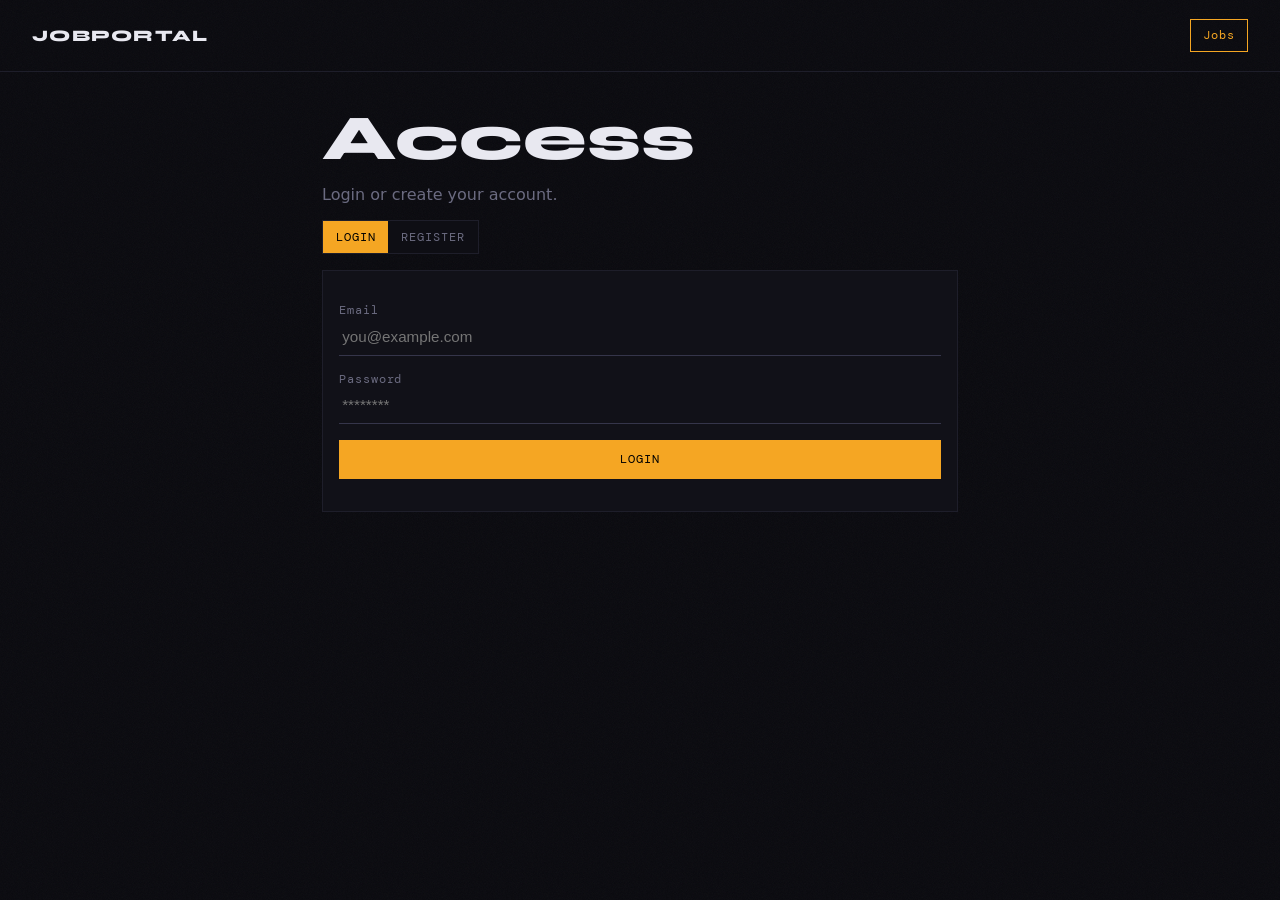
==== frontend/auth.html @ c0dcc299 "cloud" ====
﻿<!doctype html>
<html lang="en">
<head>
  <meta charset="UTF-8">
  <meta name="viewport" content="width=device-width, initial-scale=1.0">
  <title>Auth - Job Portal</title>
  <link rel="preconnect" href="https://fonts.googleapis.com">
  <link rel="preconnect" href="https://fonts.gstatic.com" crossorigin>
  <link href="https://fonts.googleapis.com/css2?family=DM+Mono:wght@400;500&family=Syne:wght@700;800&display=swap" rel="stylesheet">
  <link rel="stylesheet" href="./styles.css">
</head>
<body>
  <div class="grain"></div>
  <header class="nav">
    <a href="./index.html" class="logo">JOBPORTAL</a>
    <a href="./jobs.html" class="nav-link">Jobs</a>
  </header>

  <main class="container narrow">
    <h1 class="page-title">Access</h1>
    <p class="muted">Login or create your account.</p>

    <div class="toggle-pill">
      <button id="loginToggle" class="active" type="button">LOGIN</button>
      <button id="registerToggle" type="button">REGISTER</button>
    </div>

    <form id="authForm" class="card">
      <div id="nameWrap" class="field hidden">
        <label>Name</label>
        <input id="name" type="text" placeholder="Your name">
      </div>

      <div id="roleWrap" class="field hidden">
        <label>Role</label>
        <div class="toggle-pill role-pill">
          <button id="jobseekerRole" class="active" type="button">JOBSEEKER</button>
          <button id="employerRole" type="button">EMPLOYER</button>
        </div>
      </div>

      <div class="field">
        <label>Email</label>
        <input id="email" type="email" required placeholder="you@example.com">
      </div>

      <div class="field">
        <label>Password</label>
        <input id="password" type="password" required placeholder="********">
      </div>

      <button class="btn btn-primary full" type="submit" id="submitBtn">Login</button>
      <p id="authMsg" class="muted"></p>
    </form>
  </main>

  <script type="module">
    import { apiFetch, setToken, setRole } from './app.js';

    const state = { mode: 'login', role: 'JOBSEEKER' };

    const loginToggle = document.getElementById('loginToggle');
    const registerToggle = document.getElementById('registerToggle');
    const nameWrap = document.getElementById('nameWrap');
    const roleWrap = document.getElementById('roleWrap');
    const submitBtn = document.getElementById('submitBtn');
    const authMsg = document.getElementById('authMsg');

    const jobseekerRole = document.getElementById('jobseekerRole');
    const employerRole = document.getElementById('employerRole');

    function setMode(mode) {
      state.mode = mode;
      const register = mode === 'register';
      loginToggle.classList.toggle('active', !register);
      registerToggle.classList.toggle('active', register);
      nameWrap.classList.toggle('hidden', !register);
      roleWrap.classList.toggle('hidden', !register);
      submitBtn.textContent = register ? 'Register' : 'Login';
      authMsg.textContent = '';
    }

    function setRoleUI(role) {
      state.role = role;
      jobseekerRole.classList.toggle('active', role === 'JOBSEEKER');
      employerRole.classList.toggle('active', role === 'EMPLOYER');
    }

    loginToggle.addEventListener('click', () => setMode('login'));
    registerToggle.addEventListener('click', () => setMode('register'));
    jobseekerRole.addEventListener('click', () => setRoleUI('JOBSEEKER'));
    employerRole.addEventListener('click', () => setRoleUI('EMPLOYER'));

    document.getElementById('authForm').addEventListener('submit', async (e) => {
      e.preventDefault();
      authMsg.textContent = 'Working...';
      try {
        let data;
        if (state.mode === 'register') {
          data = await apiFetch('/auth/register', {
            method: 'POST',
            headers: { 'Content-Type': 'application/json' },
            body: JSON.stringify({
              name: document.getElementById('name').value.trim(),
              email: document.getElementById('email').value.trim(),
              password: document.getElementById('password').value,
              role: state.role
            })
          });
          setRole(state.role);
        } else {
          data = await apiFetch('/auth/login', {
            method: 'POST',
            headers: { 'Content-Type': 'application/json' },
            body: JSON.stringify({
              email: document.getElementById('email').value.trim(),
              password: document.getElementById('password').value
            })
          });
          const email = document.getElementById('email').value.trim();
          const rememberedRole = localStorage.getItem('roleByEmail:' + email);
          if (rememberedRole) setRole(rememberedRole);
        }

        if (!data || !data.token) {
          throw new Error('Token missing in response');
        }

        setToken(data.token);
        if (state.mode === 'register') {
          localStorage.setItem('roleByEmail:' + document.getElementById('email').value.trim(), state.role);
        }

        authMsg.textContent = 'Success. Redirecting...';
        const role = localStorage.getItem('role');
        location.href = role === 'EMPLOYER' ? './post-job.html' : './jobs.html';
      } catch (err) {
        authMsg.textContent = err.message || 'Auth failed';
      }
    });

    setMode('login');
    setRoleUI('JOBSEEKER');
  </script>
</body>
</html>
---- frontend/styles.css ----
﻿:root {
  --bg: #09090e;
  --surface: #111118;
  --border: #1e1e2a;
  --amber: #f5a623;
  --text: #e8e8f0;
  --muted: #6b6b80;
  --radius: 0px;
  --mono: 'DM Mono', monospace;
  --display: 'Syne', sans-serif;
}

* { box-sizing: border-box; }

body {
  margin: 0;
  min-height: 100vh;
  background: var(--bg);
  color: var(--text);
  font-family: system-ui, -apple-system, Segoe UI, Roboto, sans-serif;
  animation: fadeUp 0.4s ease both;
  position: relative;
}

.grain {
  position: fixed;
  inset: 0;
  pointer-events: none;
  opacity: 0.08;
  z-index: 0;
  background-image: url("data:image/svg+xml,%3Csvg xmlns='http://www.w3.org/2000/svg' width='160' height='160' viewBox='0 0 160 160'%3E%3Cfilter id='n'%3E%3CfeTurbulence type='fractalNoise' baseFrequency='1.2' numOctaves='4' stitchTiles='stitch'/%3E%3C/filter%3E%3Crect width='160' height='160' filter='url(%23n)' opacity='0.5'/%3E%3C/svg%3E");
}

.nav, .container, .hero-wrap, .marquee { position: relative; z-index: 1; }

.nav {
  display: flex;
  justify-content: space-between;
  align-items: center;
  padding: 1.2rem 2rem;
  border-bottom: 1px solid var(--border);
}

.logo {
  color: var(--text);
  text-decoration: none;
  font-family: var(--display);
  font-weight: 800;
  letter-spacing: 0.08em;
}

.nav-link {
  color: var(--amber);
  text-decoration: none;
  border: 1px solid var(--amber);
  padding: 0.45rem 0.75rem;
  font-family: var(--mono);
  font-size: 0.75rem;
  letter-spacing: 0.08em;
}

.hero-wrap {
  min-height: calc(100vh - 140px);
  display: flex;
  flex-direction: column;
  justify-content: center;
  padding: 4rem 2rem;
  max-width: 1000px;
}

.kicker {
  font-family: var(--mono);
  color: var(--muted);
  letter-spacing: 0.12em;
  font-size: 0.72rem;
}

.hero-title, .page-title {
  font-family: var(--display);
  font-weight: 800;
  margin: 0.3rem 0;
  line-height: 0.95;
}

.hero-title { font-size: clamp(3rem, 11vw, 7rem); }
.page-title { font-size: clamp(2rem, 6vw, 4rem); }

.hero-sub { max-width: 700px; color: #b9b9c9; }

.hero-cta, .row-tight {
  display: flex;
  gap: 0.7rem;
  align-items: center;
}

.btn {
  padding: 0.65rem 1rem;
  cursor: pointer;
  text-decoration: none;
  display: inline-block;
  font-family: var(--mono);
  font-size: 0.75rem;
  text-transform: uppercase;
  letter-spacing: 0.1em;
  border-radius: var(--radius);
}

.btn-primary {
  border: 1px solid var(--amber);
  background: var(--amber);
  color: #000;
}

.btn-ghost {
  border: 1px solid var(--amber);
  background: transparent;
  color: var(--amber);
}

.btn.tiny { padding: 0.45rem 0.7rem; }
.btn.full { width: 100%; }

.container {
  max-width: 1120px;
  margin: 0 auto;
  padding: 2rem;
}

.container.narrow { max-width: 700px; }

.card {
  background: var(--surface);
  border: 1px solid var(--border);
  padding: 1rem;
  margin-top: 1rem;
  transition: transform 0.2s ease, box-shadow 0.2s ease, border-left 0.2s ease;
}

.card:hover {
  transform: translateY(-3px);
  box-shadow: 0 10px 30px rgba(0, 0, 0, 0.35);
  border-left: 2px solid var(--amber);
}

.grid {
  display: grid;
  grid-template-columns: repeat(auto-fill, minmax(250px, 1fr));
  gap: 0.9rem;
}

.job-card { cursor: pointer; }

.field { margin: 1rem 0; }
.field label {
  display: block;
  font-family: var(--mono);
  font-size: 0.72rem;
  letter-spacing: 0.08em;
  color: var(--muted);
}

input, textarea {
  width: 100%;
  border: none;
  border-bottom: 1px solid #35354a;
  border-radius: 0;
  background: transparent;
  color: var(--text);
  padding: 0.6rem 0.2rem;
  outline: none;
  font-size: 0.95rem;
  transition: border-color 0.25s ease, box-shadow 0.25s ease;
}

input:focus, textarea:focus {
  border-bottom: 1px solid var(--amber);
  box-shadow: inset 0 -2px 0 0 var(--amber);
}

textarea { min-height: 120px; resize: vertical; }

.toggle-pill {
  display: inline-flex;
  border: 1px solid var(--border);
  background: #0e0e14;
}

.toggle-pill button {
  background: transparent;
  border: none;
  color: var(--muted);
  padding: 0.5rem 0.8rem;
  font-family: var(--mono);
  font-size: 0.75rem;
  letter-spacing: 0.08em;
  cursor: pointer;
}

.toggle-pill button.active {
  background: var(--amber);
  color: #000;
}

.hidden { display: none !important; }
.muted { color: var(--muted); }

.skill-badge {
  display: inline-block;
  border: 1px solid var(--amber);
  color: var(--amber);
  font-family: var(--mono);
  font-size: 0.7rem;
  letter-spacing: 0.1em;
  text-transform: uppercase;
  padding: 0.2rem 0.45rem;
  margin: 0.2rem 0.2rem 0 0;
}

.status-pill {
  display: inline-block;
  font-family: var(--mono);
  border: 1px solid var(--amber);
  color: var(--amber);
  padding: 0.2rem 0.45rem;
  font-size: 0.72rem;
}

.dropzone {
  border: 1px dashed #3f3f54;
  padding: 1.3rem;
  text-align: center;
  cursor: pointer;
}

.dropzone.drag { border-color: var(--amber); background: rgba(245, 166, 35, 0.07); }

.marquee {
  overflow: hidden;
  border-top: 1px solid var(--border);
  border-bottom: 1px solid var(--border);
  white-space: nowrap;
  padding: 0.7rem 0;
}

.marquee span {
  display: inline-block;
  padding-left: 100%;
  font-family: var(--mono);
  color: var(--amber);
  animation: scroll 18s linear infinite;
}

.table-wrap { overflow-x: auto; }
table {
  width: 100%;
  border-collapse: collapse;
  margin-top: 0.7rem;
}
th, td {
  border-bottom: 1px solid var(--border);
  padding: 0.65rem;
  text-align: left;
  vertical-align: top;
}
th {
  font-family: var(--mono);
  font-size: 0.72rem;
  color: var(--muted);
}

.center-empty {
  text-align: center;
  padding: 3rem 1rem;
  color: var(--muted);
  font-family: var(--display);
  font-size: 2rem;
}

@keyframes fadeUp {
  from { opacity: 0; transform: translateY(16px); }
  to { opacity: 1; transform: translateY(0); }
}

@keyframes scroll {
  from { transform: translateX(0); }
  to { transform: translateX(-50%); }
}
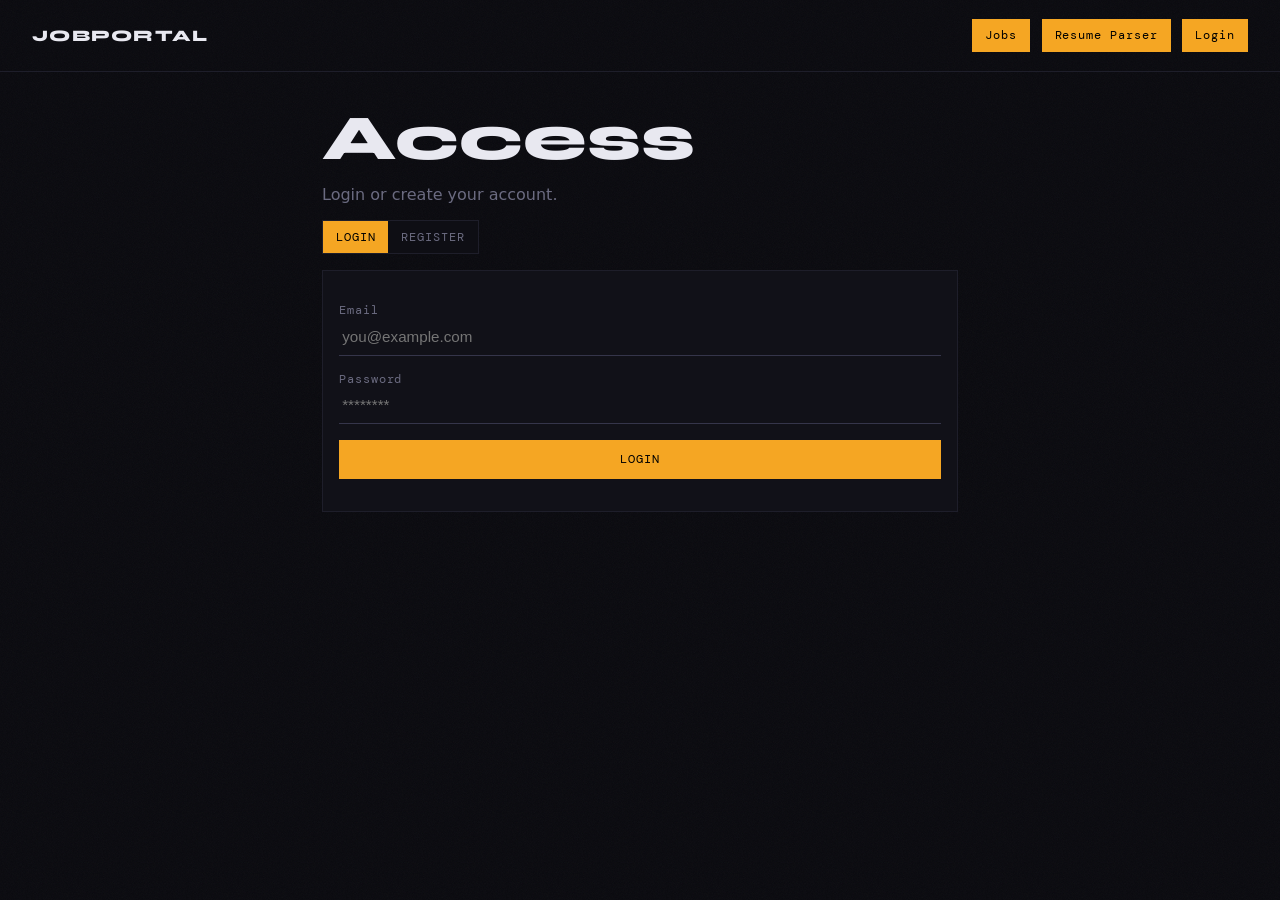
==== commit 9d86205c: "nav bar" ====
--- a/frontend/auth.html
+++ b/frontend/auth.html
@@ -9,12 +9,9 @@
   <link href="https://fonts.googleapis.com/css2?family=DM+Mono:wght@400;500&family=Syne:wght@700;800&display=swap" rel="stylesheet">
   <link rel="stylesheet" href="./styles.css">
 </head>
-<body>
+<body data-active-nav="auth.html">
   <div class="grain"></div>
-  <header class="nav">
-    <a href="./index.html" class="logo">JOBPORTAL</a>
-    <a href="./jobs.html" class="nav-link">Jobs</a>
-  </header>
+  <header class="nav" data-site-nav></header>
 
   <main class="container narrow">
     <h1 class="page-title">Access</h1>
@@ -54,6 +51,7 @@
     </form>
   </main>
 
+  <script type="module" src="./app.js"></script>
   <script type="module">
     import { apiFetch, setToken, setRole } from './app.js';
 
--- a/frontend/styles.css
+++ b/frontend/styles.css
@@ -39,6 +39,16 @@
   align-items: center;
   padding: 1.2rem 2rem;
   border-bottom: 1px solid var(--border);
+  gap: 1rem;
+  flex-wrap: wrap;
+}
+
+.nav-links {
+  display: flex;
+  align-items: center;
+  gap: 0.7rem;
+  flex-wrap: wrap;
+  justify-content: flex-end;
 }
 
 .logo {
@@ -57,6 +67,15 @@
   font-family: var(--mono);
   font-size: 0.75rem;
   letter-spacing: 0.08em;
+}
+
+.nav-link[aria-current="page"] {
+  background: var(--amber);
+  color: #000;
+}
+
+.nav-button {
+  background: transparent;
 }
 
 .hero-wrap {
@@ -179,6 +198,18 @@
 
 textarea { min-height: 120px; resize: vertical; }
 
+.resume-preview {
+  white-space: pre-wrap;
+  word-break: break-word;
+  background: #0a0a10;
+  border: 1px solid var(--border);
+  padding: 1rem;
+  border-radius: var(--radius);
+  color: #d8d8e4;
+  max-height: 420px;
+  overflow: auto;
+}
+
 .toggle-pill {
   display: inline-flex;
   border: 1px solid var(--border);
